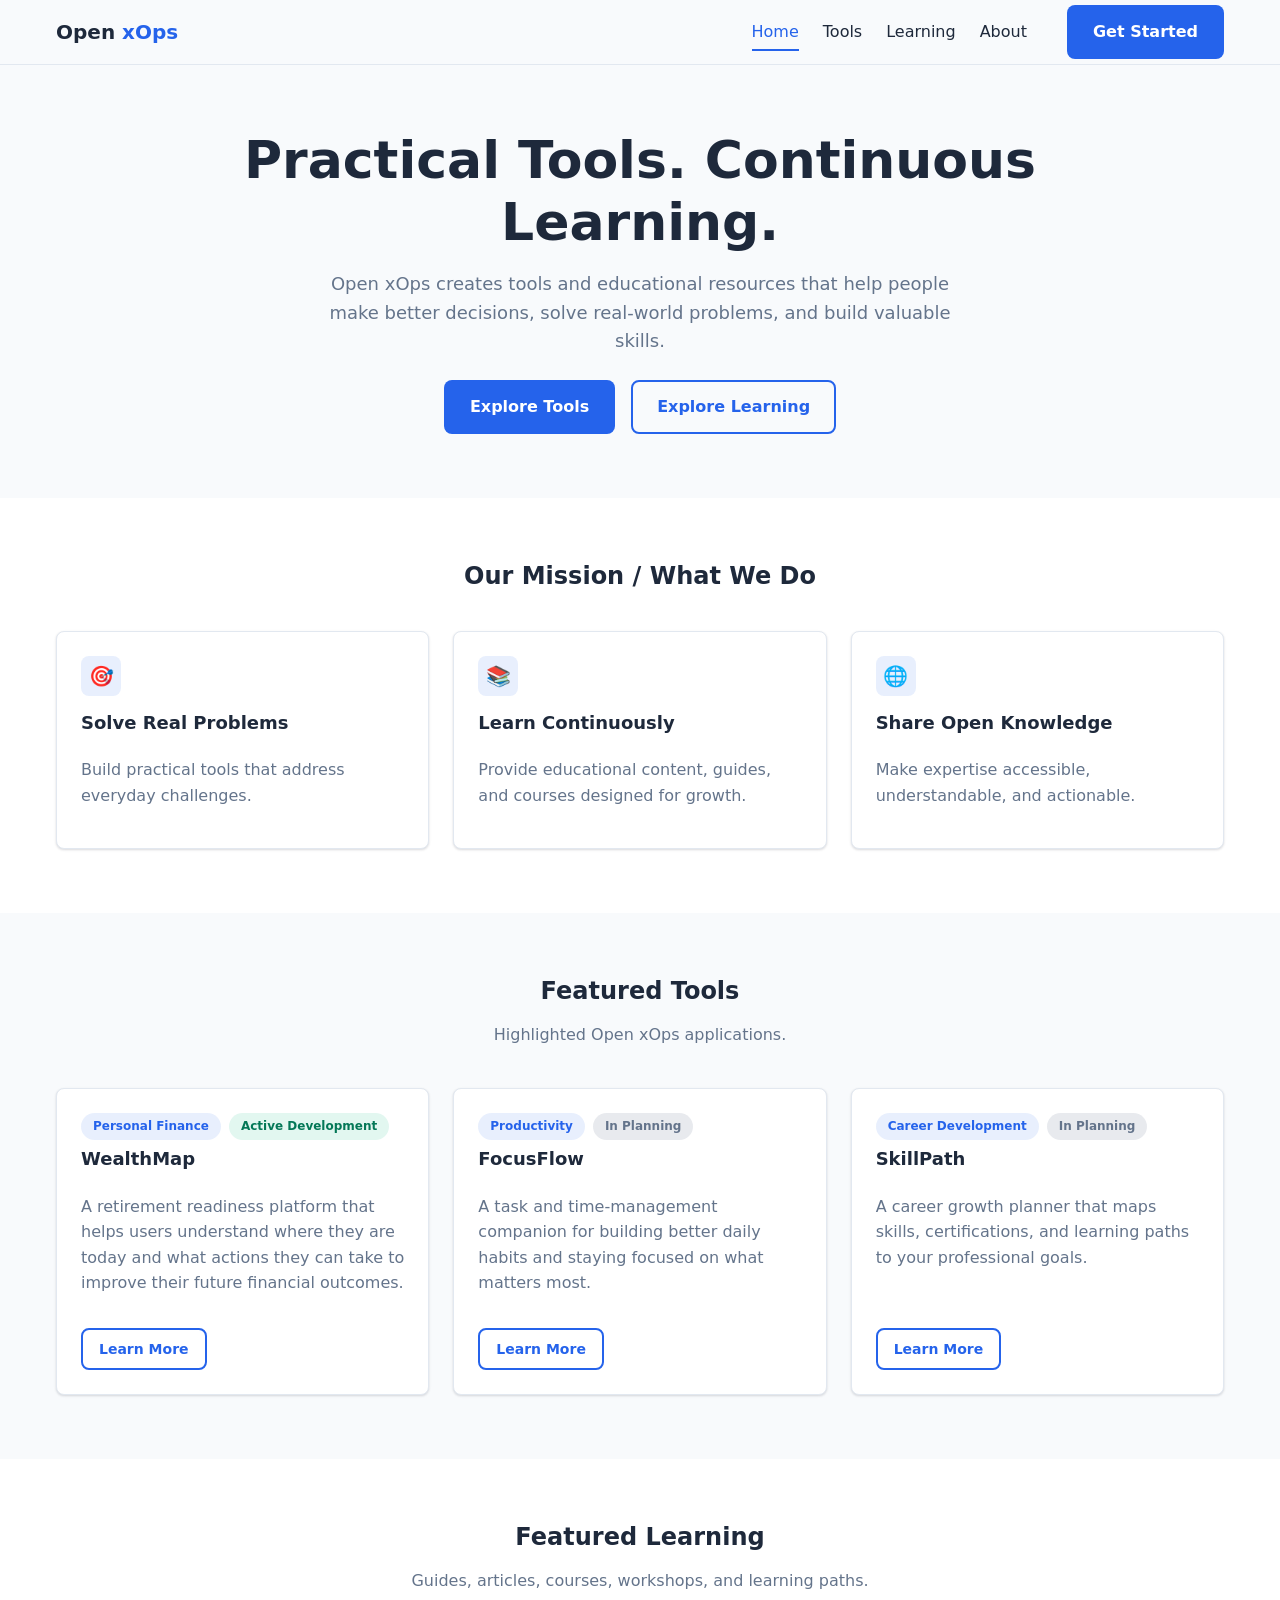
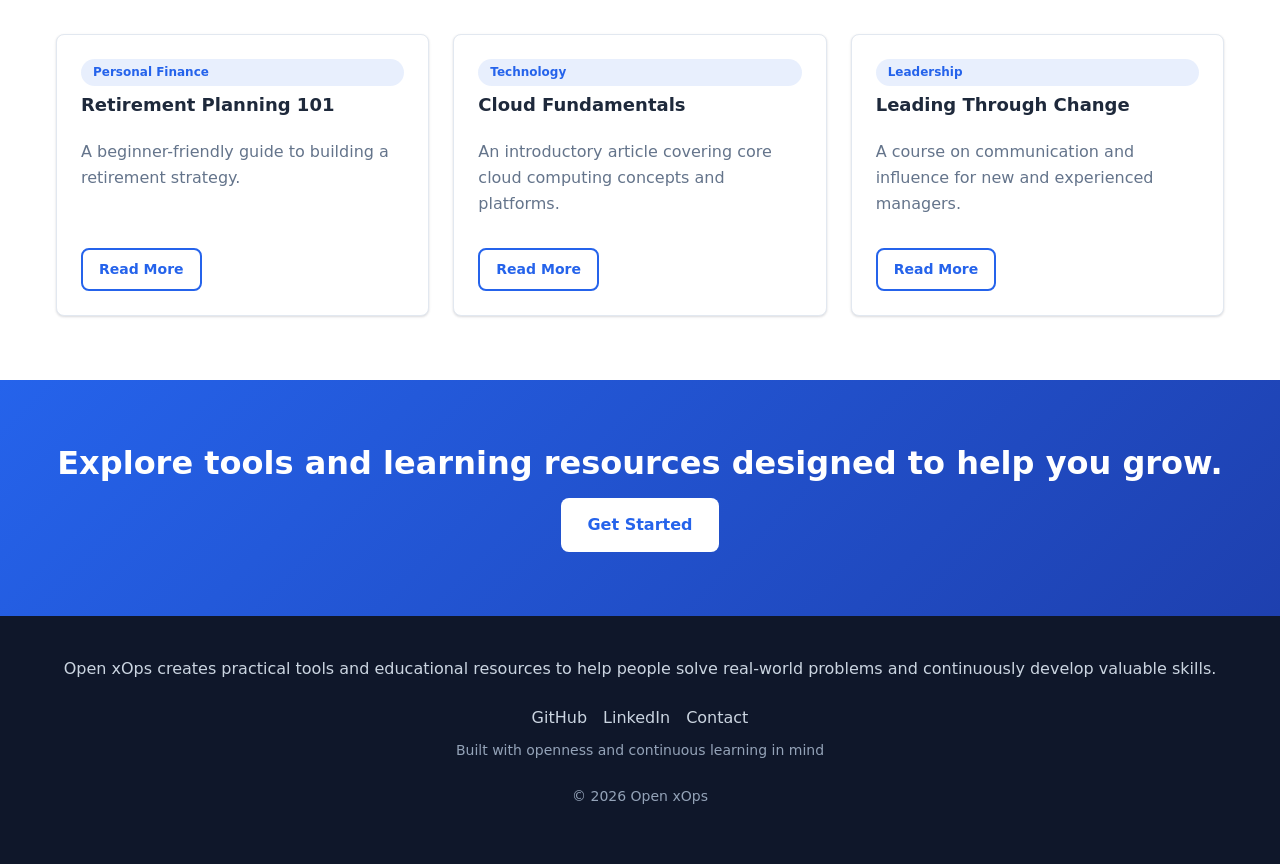
==== OpenxOpsApp/index.html @ 146bde9b "feat: Add initial website structure and content for Open xOps - Created index.html as the homepage w" ====
<!DOCTYPE html>
<html lang="en">
<head>
  <meta charset="UTF-8" />
  <meta name="viewport" content="width=device-width, initial-scale=1.0" />
  <title>Open xOps — Practical Tools. Continuous Learning.</title>
  <meta
    name="description"
    content="Open xOps creates practical tools and educational resources that help individuals and professionals solve real-world problems, make better decisions, and continuously develop valuable skills."
  />
  <link rel="stylesheet" href="css/styles.css" />
</head>
<body data-page="index.html">
  <a class="skip-link" href="#main-content">Skip to main content</a>

  <header class="site-header">
    <div class="container">
      <a class="brand" href="index.html">Open <span>xOps</span></a>

      <nav class="main-nav" id="main-nav" aria-label="Primary">
        <ul class="nav-links">
          <li><a href="index.html" aria-current="page">Home</a></li>
          <li><a href="tools.html">Tools</a></li>
          <li><a href="learning.html">Learning</a></li>
          <li><a href="about.html">About</a></li>
        </ul>
        <a class="btn btn-primary" href="tools.html">Get Started</a>
      </nav>

      <button
        class="nav-toggle"
        type="button"
        aria-label="Toggle navigation menu"
        aria-expanded="false"
        aria-controls="main-nav"
      >
        <span class="nav-toggle-bar"></span>
        <span class="nav-toggle-bar"></span>
        <span class="nav-toggle-bar"></span>
      </button>
    </div>
  </header>

  <main id="main-content">
    <!-- Hero -->
    <section class="hero container">
      <h1>Practical Tools. Continuous Learning.</h1>
      <p>
        Open xOps creates tools and educational resources that help people
        make better decisions, solve real-world problems, and build valuable
        skills.
      </p>
      <div class="hero-actions">
        <a class="btn btn-primary" href="tools.html">Explore Tools</a>
        <a class="btn btn-secondary" href="learning.html">Explore Learning</a>
      </div>
    </section>

    <!-- Mission -->
    <section class="section mission-section" id="mission">
      <div class="container">
        <div class="section-header">
          <h2>Our Mission / What We Do</h2>
        </div>
        <div class="grid grid-3">
          <div class="card">
            <div class="card-icon" aria-hidden="true">🎯</div>
            <h3>Solve Real Problems</h3>
            <p>Build practical tools that address everyday challenges.</p>
          </div>
          <div class="card">
            <div class="card-icon" aria-hidden="true">📚</div>
            <h3>Learn Continuously</h3>
            <p>
              Provide educational content, guides, and courses designed for
              growth.
            </p>
          </div>
          <div class="card">
            <div class="card-icon" aria-hidden="true">🌐</div>
            <h3>Share Open Knowledge</h3>
            <p>Make expertise accessible, understandable, and actionable.</p>
          </div>
        </div>
      </div>
    </section>

    <!-- Featured Tools -->
    <section class="section" id="featured-tools">
      <div class="container">
        <div class="section-header">
          <h2>Featured Tools</h2>
          <p>Highlighted Open xOps applications.</p>
        </div>
        <div class="grid grid-3">
          <article class="card">
            <div class="card-meta">
              <span class="badge badge-category">Personal Finance</span>
              <span class="badge badge-status-active">Active Development</span>
            </div>
            <h3>WealthMap</h3>
            <p>
              A retirement readiness platform that helps users understand
              where they are today and what actions they can take to improve
              their future financial outcomes.
            </p>
            <div class="card-actions">
              <a class="btn btn-secondary btn-sm" href="tools.html">Learn More</a>
            </div>
          </article>

          <article class="card">
            <div class="card-meta">
              <span class="badge badge-category">Productivity</span>
              <span class="badge badge-status-planning">In Planning</span>
            </div>
            <h3>FocusFlow</h3>
            <p>
              A task and time-management companion for building better daily
              habits and staying focused on what matters most.
            </p>
            <div class="card-actions">
              <a class="btn btn-secondary btn-sm" href="tools.html">Learn More</a>
            </div>
          </article>

          <article class="card">
            <div class="card-meta">
              <span class="badge badge-category">Career Development</span>
              <span class="badge badge-status-planning">In Planning</span>
            </div>
            <h3>SkillPath</h3>
            <p>
              A career growth planner that maps skills, certifications, and
              learning paths to your professional goals.
            </p>
            <div class="card-actions">
              <a class="btn btn-secondary btn-sm" href="tools.html">Learn More</a>
            </div>
          </article>
        </div>
      </div>
    </section>

    <!-- Featured Learning -->
    <section class="section mission-section" id="featured-learning">
      <div class="container">
        <div class="section-header">
          <h2>Featured Learning</h2>
          <p>Guides, articles, courses, workshops, and learning paths.</p>
        </div>
        <div class="grid grid-3">
          <article class="card">
            <span class="badge badge-category">Personal Finance</span>
            <h3>Retirement Planning 101</h3>
            <p>A beginner-friendly guide to building a retirement strategy.</p>
            <div class="card-actions">
              <a class="btn btn-secondary btn-sm" href="learning.html">Read More</a>
            </div>
          </article>

          <article class="card">
            <span class="badge badge-category">Technology</span>
            <h3>Cloud Fundamentals</h3>
            <p>
              An introductory article covering core cloud computing
              concepts and platforms.
            </p>
            <div class="card-actions">
              <a class="btn btn-secondary btn-sm" href="learning.html">Read More</a>
            </div>
          </article>

          <article class="card">
            <span class="badge badge-category">Leadership</span>
            <h3>Leading Through Change</h3>
            <p>
              A course on communication and influence for new and
              experienced managers.
            </p>
            <div class="card-actions">
              <a class="btn btn-secondary btn-sm" href="learning.html">Read More</a>
            </div>
          </article>
        </div>
      </div>
    </section>

    <!-- CTA Banner -->
    <section class="cta-banner">
      <div class="container">
        <h2>
          Explore tools and learning resources designed to help you grow.
        </h2>
        <a class="btn btn-primary" href="tools.html">Get Started</a>
      </div>
    </section>
  </main>

  <footer class="site-footer">
    <div class="container">
      <p>
        Open xOps creates practical tools and educational resources to help
        people solve real-world problems and continuously develop valuable
        skills.
      </p>
      <ul class="footer-links">
        <li><a href="https://github.com/" target="_blank" rel="noopener noreferrer">GitHub</a></li>
        <li><a href="https://www.linkedin.com/" target="_blank" rel="noopener noreferrer">LinkedIn</a></li>
        <li><a href="mailto:hello@openxops.com">Contact</a></li>
      </ul>
      <p class="footer-tagline">Built with openness and continuous learning in mind</p>
      <p class="footer-tagline">&copy; 2026 Open xOps</p>
    </div>
  </footer>

  <script src="js/main.js"></script>
</body>
</html>
---- OpenxOpsApp/css/styles.css ----
/* ==========================================================================
   Open xOps Design System
   ========================================================================== */

:root {
  /* Colors */
  --color-primary: #2563eb;
  --color-accent: #10b981;
  --color-bg: #f8fafc;
  --color-bg-dark: #0f172a;
  --color-text: #1e293b;
  --color-text-secondary: #64748b;
  --color-white: #ffffff;
  --color-border: #e2e8f0;

  /* Typography */
  --font-family: system-ui, -apple-system, BlinkMacSystemFont, "Segoe UI", sans-serif;

  /* Spacing */
  --space-xs: 0.5rem;
  --space-sm: 1rem;
  --space-md: 1.5rem;
  --space-lg: 2.5rem;
  --space-xl: 4rem;

  /* Layout */
  --max-width: 1200px;
  --radius: 0.5rem;
  --shadow: 0 1px 3px rgba(15, 23, 42, 0.1), 0 1px 2px rgba(15, 23, 42, 0.06);
  --shadow-lg: 0 10px 25px rgba(15, 23, 42, 0.08);
  --header-height: 4rem;
  --transition: 0.2s ease;
}

/* ==========================================================================
   Reset & Base
   ========================================================================== */

*,
*::before,
*::after {
  box-sizing: border-box;
}

html {
  scroll-behavior: smooth;
}

body {
  margin: 0;
  font-family: var(--font-family);
  color: var(--color-text);
  background-color: var(--color-bg);
  line-height: 1.6;
  -webkit-font-smoothing: antialiased;
}

img {
  max-width: 100%;
  display: block;
}

a {
  color: var(--color-primary);
  text-decoration: none;
}

ul {
  margin: 0;
  padding: 0;
  list-style: none;
}

h1,
h2,
h3,
h4 {
  line-height: 1.2;
  margin: 0 0 var(--space-sm);
}

p {
  margin: 0 0 var(--space-sm);
}

:focus-visible {
  outline: 3px solid var(--color-primary);
  outline-offset: 2px;
}

.skip-link {
  position: absolute;
  left: -9999px;
  top: 0;
  background: var(--color-primary);
  color: var(--color-white);
  padding: var(--space-xs) var(--space-sm);
  z-index: 1000;
  border-radius: var(--radius);
}

.skip-link:focus {
  left: var(--space-sm);
  top: var(--space-sm);
}

/* ==========================================================================
   Layout Utilities
   ========================================================================== */

.container {
  width: 100%;
  max-width: var(--max-width);
  margin-inline: auto;
  padding-inline: var(--space-sm);
}

.section {
  padding-block: var(--space-xl);
}

.section-header {
  text-align: center;
  max-width: 640px;
  margin-inline: auto;
  margin-bottom: var(--space-lg);
}

.section-header p {
  color: var(--color-text-secondary);
}

.grid {
  display: grid;
  gap: var(--space-md);
}

.grid-3 {
  grid-template-columns: repeat(auto-fit, minmax(260px, 1fr));
}

.grid-4 {
  grid-template-columns: repeat(auto-fit, minmax(220px, 1fr));
}

.text-center {
  text-align: center;
}

/* ==========================================================================
   Buttons
   ========================================================================== */

.btn {
  display: inline-flex;
  align-items: center;
  justify-content: center;
  gap: 0.5rem;
  padding: 0.75rem 1.5rem;
  border-radius: var(--radius);
  font-weight: 600;
  font-size: 1rem;
  border: 2px solid transparent;
  cursor: pointer;
  transition: background-color var(--transition), color var(--transition), border-color var(--transition);
}

.btn-primary {
  background-color: var(--color-primary);
  color: var(--color-white);
}

.btn-primary:hover {
  background-color: #1d4ed8;
}

.btn-secondary {
  background-color: transparent;
  border-color: var(--color-primary);
  color: var(--color-primary);
}

.btn-secondary:hover {
  background-color: var(--color-primary);
  color: var(--color-white);
}

.btn-accent {
  background-color: var(--color-accent);
  color: var(--color-white);
}

.btn-accent:hover {
  background-color: #0ea271;
}

.btn-sm {
  padding: 0.5rem 1rem;
  font-size: 0.875rem;
}

.btn-block {
  width: 100%;
}

/* ==========================================================================
   Header
   ========================================================================== */

.site-header {
  position: sticky;
  top: 0;
  z-index: 100;
  background-color: rgba(248, 250, 252, 0.92);
  backdrop-filter: blur(8px);
  border-bottom: 1px solid var(--color-border);
}

.site-header .container {
  display: flex;
  align-items: center;
  justify-content: space-between;
  height: var(--header-height);
}

.brand {
  font-size: 1.25rem;
  font-weight: 800;
  color: var(--color-text);
}

.brand span {
  color: var(--color-primary);
}

.nav-toggle {
  display: none;
  background: none;
  border: none;
  cursor: pointer;
  padding: 0.5rem;
}

.nav-toggle-bar {
  display: block;
  width: 24px;
  height: 2px;
  margin: 5px 0;
  background-color: var(--color-text);
  transition: transform var(--transition), opacity var(--transition);
}

.main-nav {
  display: flex;
  align-items: center;
  gap: var(--space-lg);
}

.nav-links {
  display: flex;
  gap: var(--space-md);
}

.nav-links a {
  color: var(--color-text);
  font-weight: 500;
  padding: 0.5rem 0;
  border-bottom: 2px solid transparent;
  transition: border-color var(--transition), color var(--transition);
}

.nav-links a:hover,
.nav-links a[aria-current="page"] {
  color: var(--color-primary);
  border-bottom-color: var(--color-primary);
}

/* ==========================================================================
   Hero
   ========================================================================== */

.hero {
  padding-block: var(--space-xl);
  text-align: center;
}

.hero h1 {
  font-size: clamp(2rem, 5vw, 3.25rem);
  max-width: 800px;
  margin-inline: auto;
  margin-bottom: var(--space-sm);
}

.hero p {
  font-size: 1.125rem;
  color: var(--color-text-secondary);
  max-width: 640px;
  margin-inline: auto;
  margin-bottom: var(--space-md);
}

.hero-actions {
  display: flex;
  gap: var(--space-sm);
  justify-content: center;
  flex-wrap: wrap;
}

.page-header {
  padding-block: var(--space-lg) var(--space-md);
  text-align: center;
}

.page-header p {
  color: var(--color-text-secondary);
  max-width: 640px;
  margin-inline: auto;
}

/* ==========================================================================
   Cards
   ========================================================================== */

.card {
  background-color: var(--color-white);
  border: 1px solid var(--color-border);
  border-radius: var(--radius);
  padding: var(--space-md);
  box-shadow: var(--shadow);
  display: flex;
  flex-direction: column;
  gap: var(--space-xs);
  transition: box-shadow var(--transition), transform var(--transition);
}

.card:hover {
  box-shadow: var(--shadow-lg);
  transform: translateY(-2px);
}

.card h3 {
  font-size: 1.125rem;
}

.card p {
  color: var(--color-text-secondary);
  flex-grow: 1;
}

.card-icon {
  width: 2.5rem;
  height: 2.5rem;
  border-radius: var(--radius);
  background-color: rgba(37, 99, 235, 0.1);
  color: var(--color-primary);
  display: flex;
  align-items: center;
  justify-content: center;
  font-size: 1.25rem;
  margin-bottom: var(--space-xs);
}

.card-meta {
  display: flex;
  align-items: center;
  gap: var(--space-xs);
  flex-wrap: wrap;
}

.card-actions {
  display: flex;
  gap: var(--space-xs);
  margin-top: var(--space-xs);
  flex-wrap: wrap;
}

/* ==========================================================================
   Badges
   ========================================================================== */

.badge {
  display: inline-block;
  padding: 0.25rem 0.75rem;
  border-radius: 999px;
  font-size: 0.75rem;
  font-weight: 600;
  white-space: nowrap;
}

.badge-category {
  background-color: rgba(37, 99, 235, 0.1);
  color: var(--color-primary);
}

.badge-status-active {
  background-color: rgba(16, 185, 129, 0.12);
  color: #047857;
}

.badge-status-planning {
  background-color: rgba(100, 116, 139, 0.15);
  color: var(--color-text-secondary);
}

/* ==========================================================================
   Mission / Feature Sections
   ========================================================================== */

.mission-section {
  background-color: var(--color-white);
}

/* ==========================================================================
   CTA Banner
   ========================================================================== */

.cta-banner {
  background: linear-gradient(135deg, var(--color-primary), #1e40af);
  color: var(--color-white);
  text-align: center;
  padding-block: var(--space-xl);
}

.cta-banner h2 {
  font-size: clamp(1.5rem, 4vw, 2rem);
  margin-bottom: var(--space-sm);
}

.cta-banner .btn-primary {
  background-color: var(--color-white);
  color: var(--color-primary);
}

.cta-banner .btn-primary:hover {
  background-color: var(--color-bg);
}

/* ==========================================================================
   Filters (Tools page)
   ========================================================================== */

.filters {
  display: flex;
  gap: var(--space-sm);
  flex-wrap: wrap;
  margin-bottom: var(--space-lg);
}

.filters .form-control {
  flex: 1 1 240px;
}

.form-control label {
  display: block;
  font-size: 0.875rem;
  font-weight: 600;
  margin-bottom: 0.25rem;
}

.form-control input,
.form-control select {
  width: 100%;
  padding: 0.65rem 0.9rem;
  border: 1px solid var(--color-border);
  border-radius: var(--radius);
  font-size: 1rem;
  font-family: inherit;
  background-color: var(--color-white);
  color: var(--color-text);
}

.empty-state {
  text-align: center;
  color: var(--color-text-secondary);
  padding: var(--space-lg);
  display: none;
}

.empty-state.is-visible {
  display: block;
}

/* ==========================================================================
   Accordion (Learning page)
   ========================================================================== */

.accordion {
  display: flex;
  flex-direction: column;
  gap: var(--space-xs);
  max-width: 800px;
  margin-inline: auto;
}

.accordion-item {
  border: 1px solid var(--color-border);
  border-radius: var(--radius);
  background-color: var(--color-white);
  overflow: hidden;
}

.accordion-trigger {
  width: 100%;
  display: flex;
  align-items: center;
  justify-content: space-between;
  padding: var(--space-sm) var(--space-md);
  background: none;
  border: none;
  font-size: 1.05rem;
  font-weight: 600;
  text-align: left;
  cursor: pointer;
  color: var(--color-text);
}

.accordion-icon {
  transition: transform var(--transition);
  flex-shrink: 0;
}

.accordion-trigger[aria-expanded="true"] .accordion-icon {
  transform: rotate(45deg);
}

.accordion-panel {
  display: grid;
  grid-template-rows: 0fr;
  transition: grid-template-rows var(--transition);
}

.accordion-panel[hidden] {
  display: grid;
}

.accordion-panel-inner {
  overflow: hidden;
}

.accordion-item.is-open .accordion-panel {
  grid-template-rows: 1fr;
}

.accordion-content {
  padding: 0 var(--space-md) var(--space-md);
  display: flex;
  flex-direction: column;
  gap: var(--space-sm);
}

.resource-item {
  display: flex;
  justify-content: space-between;
  align-items: center;
  gap: var(--space-sm);
  padding: var(--space-sm);
  border: 1px solid var(--color-border);
  border-radius: var(--radius);
  flex-wrap: wrap;
}

.resource-item .resource-meta {
  color: var(--color-text-secondary);
  font-size: 0.9rem;
}

/* ==========================================================================
   Principles / About page
   ========================================================================== */

.future-vision-list {
  max-width: 640px;
  margin-inline: auto;
  display: flex;
  flex-direction: column;
  gap: var(--space-xs);
}

.future-vision-list li {
  padding: var(--space-sm);
  background-color: var(--color-white);
  border: 1px solid var(--color-border);
  border-radius: var(--radius);
}

.company-story {
  max-width: 720px;
  margin-inline: auto;
  text-align: center;
}

/* ==========================================================================
   Footer
   ========================================================================== */

.site-footer {
  background-color: var(--color-bg-dark);
  color: #cbd5e1;
  padding-block: var(--space-lg);
}

.site-footer .container {
  display: flex;
  flex-direction: column;
  align-items: center;
  gap: var(--space-xs);
  text-align: center;
}

.footer-links {
  display: flex;
  gap: var(--space-sm);
  flex-wrap: wrap;
  justify-content: center;
}

.footer-links a {
  color: #cbd5e1;
}

.footer-links a:hover {
  color: var(--color-white);
}

.footer-tagline {
  font-size: 0.875rem;
  color: #94a3b8;
}

/* ==========================================================================
   Responsive
   ========================================================================== */

@media (max-width: 767px) {
  .nav-toggle {
    display: block;
  }

  .main-nav {
    position: fixed;
    inset: var(--header-height) 0 0 auto;
    width: min(280px, 80%);
    background-color: var(--color-white);
    flex-direction: column;
    align-items: flex-start;
    padding: var(--space-md);
    box-shadow: var(--shadow-lg);
    transform: translateX(100%);
    transition: transform var(--transition);
  }

  .main-nav.is-open {
    transform: translateX(0);
  }

  .nav-links {
    flex-direction: column;
    gap: var(--space-sm);
    width: 100%;
  }

  .main-nav .btn {
    width: 100%;
  }

  .nav-toggle[aria-expanded="true"] .nav-toggle-bar:nth-child(1) {
    transform: translateY(7px) rotate(45deg);
  }

  .nav-toggle[aria-expanded="true"] .nav-toggle-bar:nth-child(2) {
    opacity: 0;
  }

  .nav-toggle[aria-expanded="true"] .nav-toggle-bar:nth-child(3) {
    transform: translateY(-7px) rotate(-45deg);
  }
}

@media (min-width: 768px) {
  .grid-3 {
    grid-template-columns: repeat(3, 1fr);
  }
}
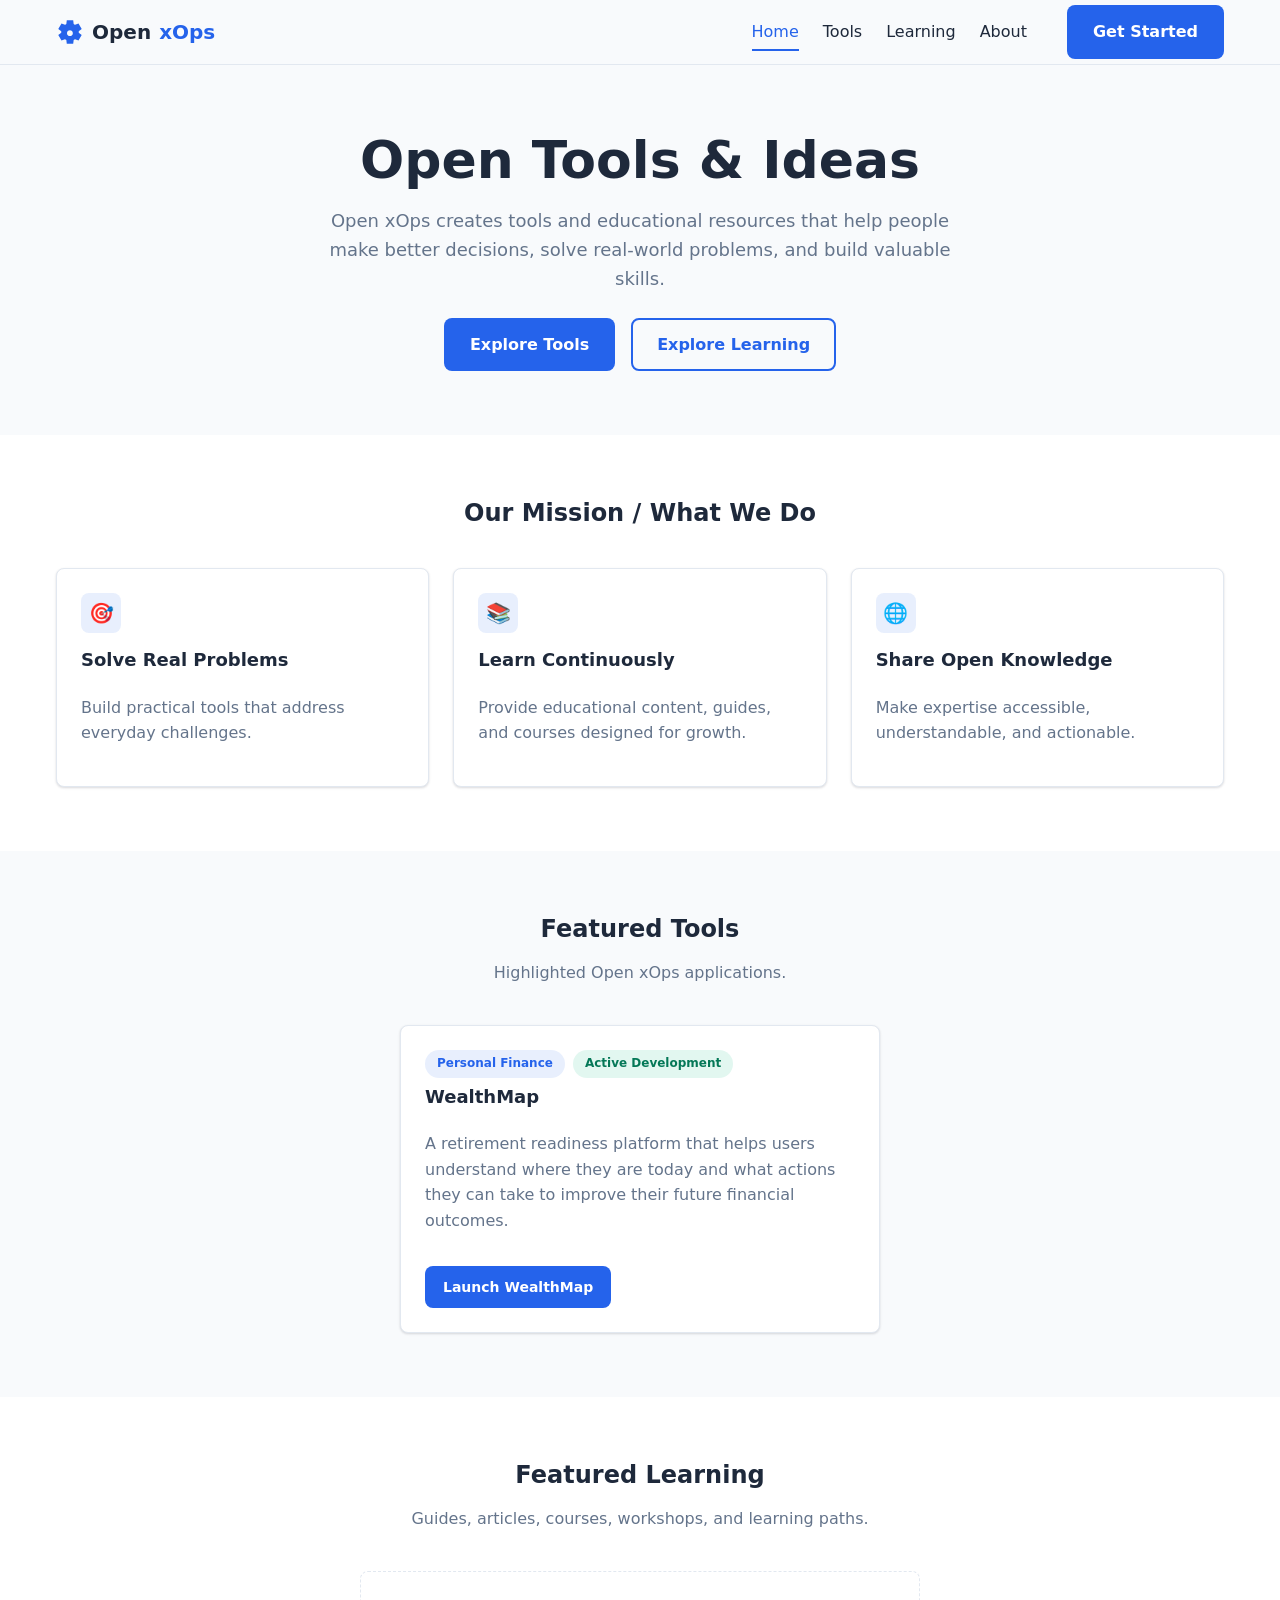
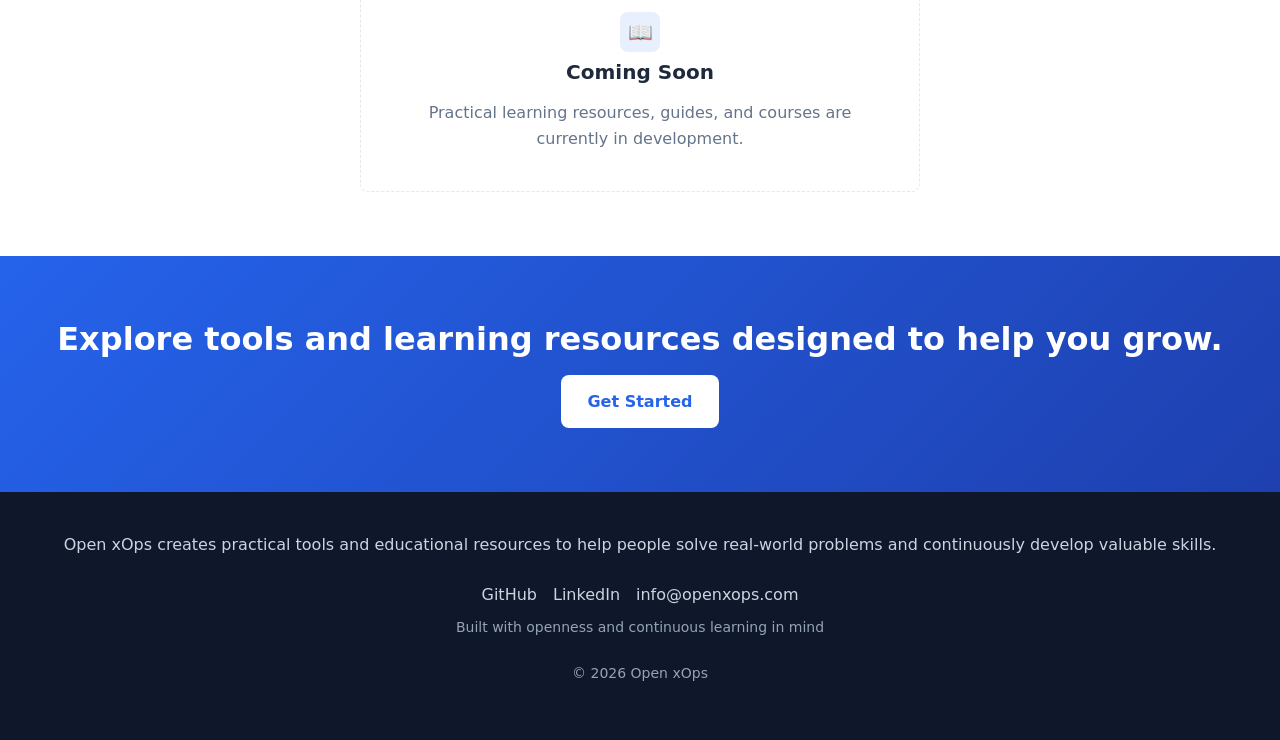
==== commit 72263a78: "feat: Add favicon and logo SVGs, enhance accessibility and update page titles" ====
--- a/OpenxOpsApp/index.html
+++ b/OpenxOpsApp/index.html
@@ -3,11 +3,12 @@
 <head>
   <meta charset="UTF-8" />
   <meta name="viewport" content="width=device-width, initial-scale=1.0" />
-  <title>Open xOps — Practical Tools. Continuous Learning.</title>
+  <title>Open xOps — Open Tools &amp; Ideas</title>
   <meta
     name="description"
     content="Open xOps creates practical tools and educational resources that help individuals and professionals solve real-world problems, make better decisions, and continuously develop valuable skills."
   />
+  <link rel="icon" type="image/svg+xml" href="assets/icons/favicon.svg" />
   <link rel="stylesheet" href="css/styles.css" />
 </head>
 <body data-page="index.html">
@@ -15,7 +16,10 @@
 
   <header class="site-header">
     <div class="container">
-      <a class="brand" href="index.html">Open <span>xOps</span></a>
+      <a class="brand" href="index.html" aria-label="Open xOps home">
+        <span class="brand-icon" aria-hidden="true"></span>
+        Open <span>xOps</span>
+      </a>
 
       <nav class="main-nav" id="main-nav" aria-label="Primary">
         <ul class="nav-links">
@@ -44,7 +48,7 @@
   <main id="main-content">
     <!-- Hero -->
     <section class="hero container">
-      <h1>Practical Tools. Continuous Learning.</h1>
+      <h1>Open Tools &amp; Ideas</h1>
       <p>
         Open xOps creates tools and educational resources that help people
         make better decisions, solve real-world problems, and build valuable
@@ -92,7 +96,7 @@
           <h2>Featured Tools</h2>
           <p>Highlighted Open xOps applications.</p>
         </div>
-        <div class="grid grid-3">
+        <div class="featured-tool-single">
           <article class="card">
             <div class="card-meta">
               <span class="badge badge-category">Personal Finance</span>
@@ -105,37 +109,7 @@
               their future financial outcomes.
             </p>
             <div class="card-actions">
-              <a class="btn btn-secondary btn-sm" href="tools.html">Learn More</a>
-            </div>
-          </article>
-
-          <article class="card">
-            <div class="card-meta">
-              <span class="badge badge-category">Productivity</span>
-              <span class="badge badge-status-planning">In Planning</span>
-            </div>
-            <h3>FocusFlow</h3>
-            <p>
-              A task and time-management companion for building better daily
-              habits and staying focused on what matters most.
-            </p>
-            <div class="card-actions">
-              <a class="btn btn-secondary btn-sm" href="tools.html">Learn More</a>
-            </div>
-          </article>
-
-          <article class="card">
-            <div class="card-meta">
-              <span class="badge badge-category">Career Development</span>
-              <span class="badge badge-status-planning">In Planning</span>
-            </div>
-            <h3>SkillPath</h3>
-            <p>
-              A career growth planner that maps skills, certifications, and
-              learning paths to your professional goals.
-            </p>
-            <div class="card-actions">
-              <a class="btn btn-secondary btn-sm" href="tools.html">Learn More</a>
+              <a class="btn btn-primary btn-sm" href="https://tserdp.github.io/wealth-map/" target="_blank" rel="noopener noreferrer">Launch WealthMap</a>
             </div>
           </article>
         </div>
@@ -149,39 +123,13 @@
           <h2>Featured Learning</h2>
           <p>Guides, articles, courses, workshops, and learning paths.</p>
         </div>
-        <div class="grid grid-3">
-          <article class="card">
-            <span class="badge badge-category">Personal Finance</span>
-            <h3>Retirement Planning 101</h3>
-            <p>A beginner-friendly guide to building a retirement strategy.</p>
-            <div class="card-actions">
-              <a class="btn btn-secondary btn-sm" href="learning.html">Read More</a>
-            </div>
-          </article>
-
-          <article class="card">
-            <span class="badge badge-category">Technology</span>
-            <h3>Cloud Fundamentals</h3>
-            <p>
-              An introductory article covering core cloud computing
-              concepts and platforms.
-            </p>
-            <div class="card-actions">
-              <a class="btn btn-secondary btn-sm" href="learning.html">Read More</a>
-            </div>
-          </article>
-
-          <article class="card">
-            <span class="badge badge-category">Leadership</span>
-            <h3>Leading Through Change</h3>
-            <p>
-              A course on communication and influence for new and
-              experienced managers.
-            </p>
-            <div class="card-actions">
-              <a class="btn btn-secondary btn-sm" href="learning.html">Read More</a>
-            </div>
-          </article>
+        <div class="coming-soon-panel">
+          <div class="card-icon" aria-hidden="true">📖</div>
+          <h3>Coming Soon</h3>
+          <p>
+            Practical learning resources, guides, and courses are currently
+            in development.
+          </p>
         </div>
       </div>
     </section>
@@ -205,9 +153,9 @@
         skills.
       </p>
       <ul class="footer-links">
-        <li><a href="https://github.com/" target="_blank" rel="noopener noreferrer">GitHub</a></li>
-        <li><a href="https://www.linkedin.com/" target="_blank" rel="noopener noreferrer">LinkedIn</a></li>
-        <li><a href="mailto:hello@openxops.com">Contact</a></li>
+        <li><a href="https://github.com/tserdp" target="_blank" rel="noopener noreferrer" aria-label="Open xOps on GitHub (opens in a new tab)">GitHub</a></li>
+        <li><a href="https://www.linkedin.com/company/openxops/" target="_blank" rel="noopener noreferrer" aria-label="Open xOps on LinkedIn (opens in a new tab)">LinkedIn</a></li>
+        <li><a href="mailto:info@openxops.com" aria-label="Email Open xOps">info@openxops.com</a></li>
       </ul>
       <p class="footer-tagline">Built with openness and continuous learning in mind</p>
       <p class="footer-tagline">&copy; 2026 Open xOps</p>
--- a/OpenxOpsApp/css/styles.css
+++ b/OpenxOpsApp/css/styles.css
@@ -224,6 +224,9 @@
 }
 
 .brand {
+  display: inline-flex;
+  align-items: center;
+  gap: 0.5rem;
   font-size: 1.25rem;
   font-weight: 800;
   color: var(--color-text);
@@ -231,6 +234,25 @@
 
 .brand span {
   color: var(--color-primary);
+}
+
+.brand-icon {
+  width: 28px;
+  height: 28px;
+  flex-shrink: 0;
+  background-color: var(--color-primary);
+  -webkit-mask-image: url("../assets/logos/logo.svg");
+  mask-image: url("../assets/logos/logo.svg");
+  -webkit-mask-size: contain;
+  mask-size: contain;
+  -webkit-mask-repeat: no-repeat;
+  mask-repeat: no-repeat;
+  -webkit-mask-position: center;
+  mask-position: center;
+}
+
+.site-footer .brand-icon {
+  background-color: var(--color-white);
 }
 
 .nav-toggle {
@@ -408,6 +430,38 @@
 
 .mission-section {
   background-color: var(--color-white);
+}
+
+.featured-tool-single {
+  max-width: 480px;
+  margin-inline: auto;
+}
+
+/* ==========================================================================
+   Coming Soon Panel
+   ========================================================================== */
+
+.coming-soon-panel {
+  max-width: 560px;
+  margin-inline: auto;
+  text-align: center;
+  background-color: var(--color-white);
+  border: 1px dashed var(--color-border);
+  border-radius: var(--radius);
+  padding: var(--space-lg);
+}
+
+.coming-soon-panel .card-icon {
+  margin-inline: auto;
+}
+
+.coming-soon-panel h3 {
+  font-size: 1.25rem;
+}
+
+.coming-soon-panel p {
+  color: var(--color-text-secondary);
+  margin-bottom: 0;
 }
 
 /* ==========================================================================
